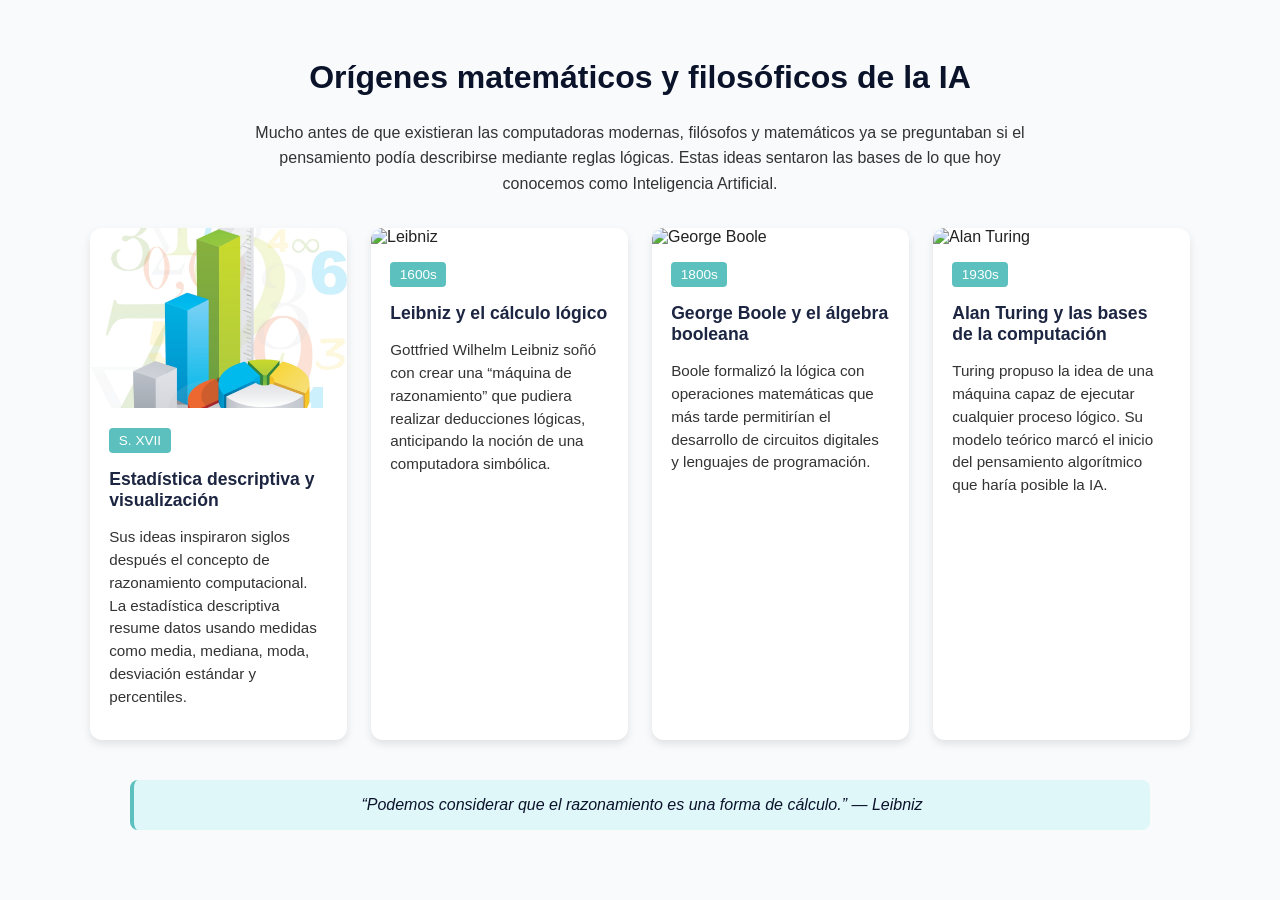
==== data-analysis/data-analysis.html @ 3733dd20 "Se añadieron el título, la descripción y la imagen" ====
<!DOCTYPE html>
<html lang="es">
<head>
  <meta charset="UTF-8">
  <meta name="viewport" content="width=device-width, initial-scale=1.0">
  <title>Orígenes de la IA</title>
  <link rel="stylesheet" href="data-analysis.css" />
</head>
<body>
<section id="origenes" class="content-section">
  <h2>Orígenes matemáticos y filosóficos de la IA</h2>

  <p class="intro">
    Mucho antes de que existieran las computadoras modernas, filósofos y matemáticos ya se preguntaban si el pensamiento podía describirse mediante reglas lógicas. 
    Estas ideas sentaron las bases de lo que hoy conocemos como Inteligencia Artificial.
  </p>

  <div class="card-grid">
    <div class="origin-card">
      <img src="../assets/data-analysis/imagen_estadistica.jpg" alt="imagen_estadistica" />
      <div class="card-content">
        <span class="year"> S. XVII</span>
        <h3>Estadística descriptiva y visualización</h3>
        <p> 
          Sus ideas inspiraron siglos después el concepto de razonamiento computacional.
          La estadística descriptiva resume datos usando medidas como media, mediana, moda, desviación estándar y percentiles.
        </p>
      </div>
    </div>

    <div class="origin-card">
      <img src="../assets/examples/leibniz.png" alt="Leibniz" />
      <div class="card-content">
        <span class="year">1600s</span>
        <h3>Leibniz y el cálculo lógico</h3>
        <p>
          Gottfried Wilhelm Leibniz soñó con crear una “máquina de razonamiento” que pudiera realizar deducciones lógicas, 
          anticipando la noción de una computadora simbólica.
        </p>
      </div>
    </div>

    <div class="origin-card">
      <img src="../assets/examples/georgeBoole.png" alt="George Boole" />
      <div class="card-content">
        <span class="year">1800s</span>
        <h3>George Boole y el álgebra booleana</h3>
        <p>
          Boole formalizó la lógica con operaciones matemáticas que más tarde permitirían el desarrollo de circuitos digitales y lenguajes de programación.
        </p>
      </div>
    </div>

    <div class="origin-card">
      <img src="../assets/examples/alanTuring.png" alt="Alan Turing" />
      <div class="card-content">
        <span class="year">1930s</span>
        <h3>Alan Turing y las bases de la computación</h3>
        <p>
          Turing propuso la idea de una máquina capaz de ejecutar cualquier proceso lógico. 
          Su modelo teórico marcó el inicio del pensamiento algorítmico que haría posible la IA.
        </p>
      </div>
    </div>
  </div>

  <blockquote class="inspiration">
    “Podemos considerar que el razonamiento es una forma de cálculo.” — Leibniz
  </blockquote>
</section>
</body>
</html>
---- data-analysis/data-analysis.css ----
/* ====== Orígenes de la IA - Estilos ====== */

body {
  font-family: 'Inter', sans-serif;
  background-color: #f8fafc;
  color: #222;
  margin: 0;
  padding: 0;
}

.content-section {
  padding: 2rem;
  max-width: 1100px;
  margin: 0 auto;
}

h2 {
  text-align: center;
  color: #0b132b;
  font-size: 2rem;
  margin-bottom: 1.5rem;
}

.intro {
  text-align: center;
  max-width: 800px;
  margin: 0 auto 2rem;
  color: #333;
  line-height: 1.6;
}

/* ====== Cards ====== */
.card-grid {
  display: grid;
  grid-template-columns: repeat(auto-fit, minmax(250px, 1fr));
  gap: 1.5rem;
}

.origin-card {
  background-color: #fff;
  border-radius: 12px;
  box-shadow: 0 4px 8px rgba(0,0,0,0.1);
  overflow: hidden;
  transition: transform 0.3s ease, box-shadow 0.3s ease;
}

.origin-card:hover {
  transform: translateY(-5px);
  box-shadow: 0 8px 16px rgba(0,0,0,0.15);
}

.origin-card img {
  width: 100%;
  height: 180px;
  object-fit: cover;
}

.card-content {
  padding: 1rem 1.2rem;
}

.card-content .year {
  display: inline-block;
  background-color: #5bc0be;
  color: #fff;
  padding: 0.3rem 0.6rem;
  border-radius: 4px;
  font-size: 0.85rem;
  margin-bottom: 0.5rem;
}

.card-content h3 {
  color: #1c2541;
  font-size: 1.1rem;
  margin: 0.5rem 0;
}

.card-content p {
  font-size: 0.95rem;
  color: #333;
  line-height: 1.5;
}

/* ====== Quote ====== */
.inspiration {
  margin-top: 2.5rem;
  text-align: center;
  font-style: italic;
  color: #0b132b;
  background-color: #e0f7fa;
  border-left: 4px solid #5bc0be;
  padding: 1rem;
  border-radius: 8px;
}
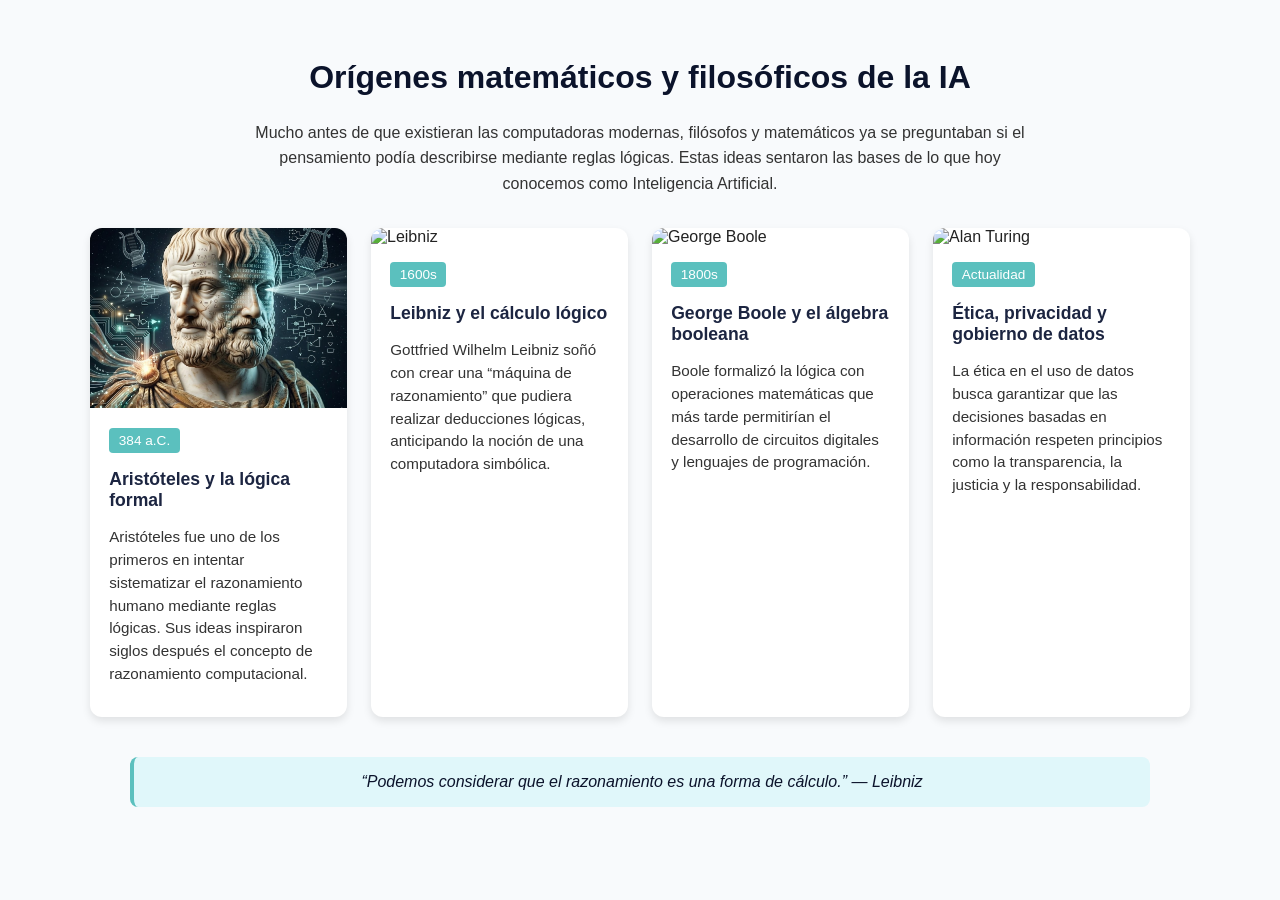
==== commit 69765557: "Merge branch 'feature/grupo5-impacto-estrategia' into develop" ====
--- a/data-analysis/data-analysis.html
+++ b/data-analysis/data-analysis.html
@@ -17,13 +17,13 @@
 
   <div class="card-grid">
     <div class="origin-card">
-      <img src="../assets/data-analysis/imagen_estadistica.jpg" alt="imagen_estadistica" />
+      <img src="../assets/examples/aristoteles.png" alt="Aristóteles" />
       <div class="card-content">
-        <span class="year"> S. XVII</span>
-        <h3>Estadística descriptiva y visualización</h3>
-        <p> 
+        <span class="year">384 a.C.</span>
+        <h3>Aristóteles y la lógica formal</h3>
+        <p>
+          Aristóteles fue uno de los primeros en intentar sistematizar el razonamiento humano mediante reglas lógicas. 
           Sus ideas inspiraron siglos después el concepto de razonamiento computacional.
-          La estadística descriptiva resume datos usando medidas como media, mediana, moda, desviación estándar y percentiles.
         </p>
       </div>
     </div>
@@ -54,11 +54,11 @@
     <div class="origin-card">
       <img src="../assets/examples/alanTuring.png" alt="Alan Turing" />
       <div class="card-content">
-        <span class="year">1930s</span>
-        <h3>Alan Turing y las bases de la computación</h3>
+        <span class="year">Actualidad</span>
+        <h3>Ética, privacidad y gobierno de datos</h3>
         <p>
-          Turing propuso la idea de una máquina capaz de ejecutar cualquier proceso lógico. 
-          Su modelo teórico marcó el inicio del pensamiento algorítmico que haría posible la IA.
+          La ética en el uso de datos busca garantizar que las decisiones basadas en información
+          respeten principios como la transparencia, la justicia y la responsabilidad.
         </p>
       </div>
     </div>
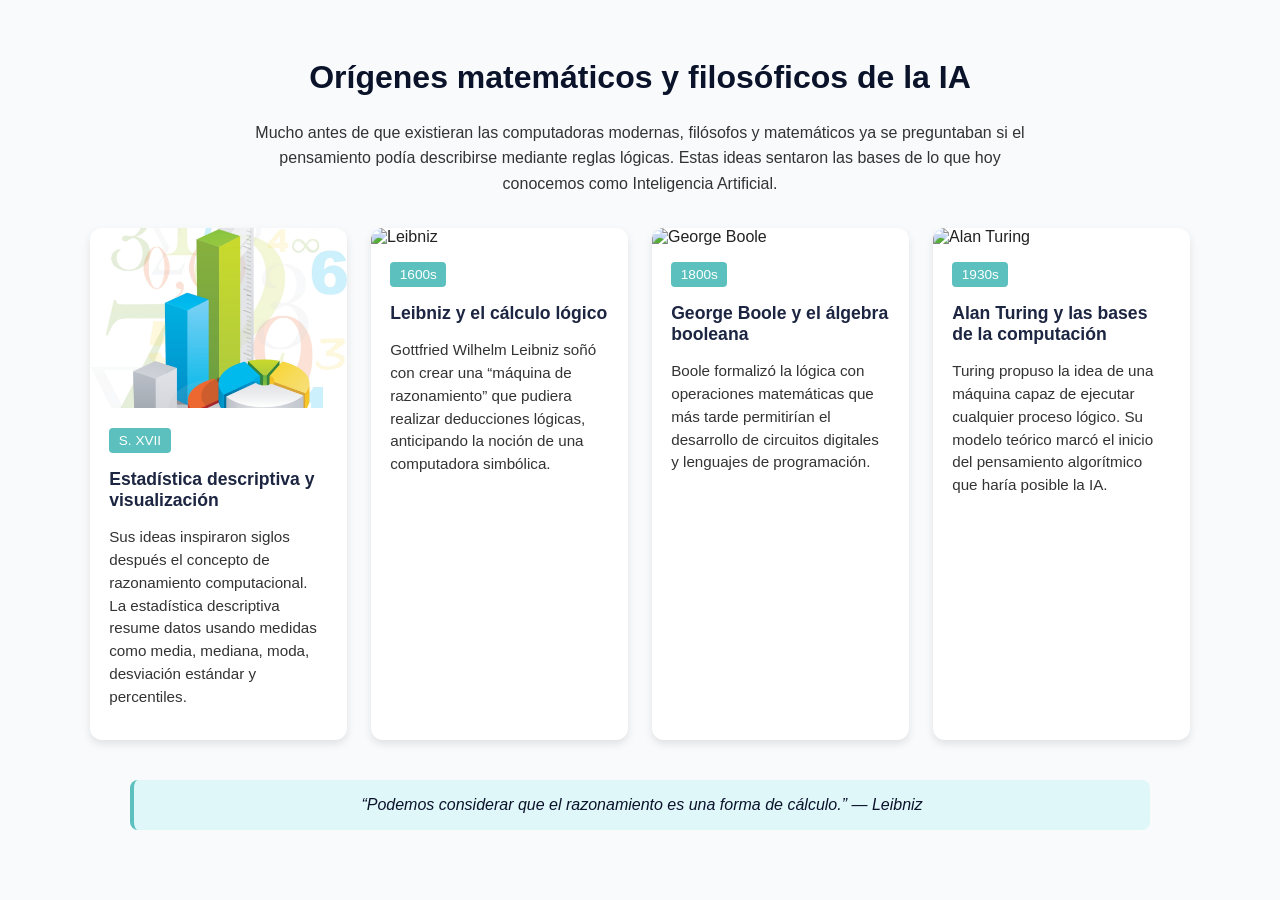
==== commit 5243cab7: "Merge pull request #27 from Bootcamp-IA-MAD-P7/estadistica-descriptiva-y-visualizacion Se añadieron " ====
--- a/data-analysis/data-analysis.html
+++ b/data-analysis/data-analysis.html
@@ -17,13 +17,13 @@
 
   <div class="card-grid">
     <div class="origin-card">
-      <img src="../assets/examples/aristoteles.png" alt="Aristóteles" />
+      <img src="../assets/data-analysis/imagen_estadistica.jpg" alt="imagen_estadistica" />
       <div class="card-content">
-        <span class="year">384 a.C.</span>
-        <h3>Aristóteles y la lógica formal</h3>
-        <p>
-          Aristóteles fue uno de los primeros en intentar sistematizar el razonamiento humano mediante reglas lógicas. 
+        <span class="year"> S. XVII</span>
+        <h3>Estadística descriptiva y visualización</h3>
+        <p> 
           Sus ideas inspiraron siglos después el concepto de razonamiento computacional.
+          La estadística descriptiva resume datos usando medidas como media, mediana, moda, desviación estándar y percentiles.
         </p>
       </div>
     </div>
@@ -54,11 +54,11 @@
     <div class="origin-card">
       <img src="../assets/examples/alanTuring.png" alt="Alan Turing" />
       <div class="card-content">
-        <span class="year">Actualidad</span>
-        <h3>Ética, privacidad y gobierno de datos</h3>
+        <span class="year">1930s</span>
+        <h3>Alan Turing y las bases de la computación</h3>
         <p>
-          La ética en el uso de datos busca garantizar que las decisiones basadas en información
-          respeten principios como la transparencia, la justicia y la responsabilidad.
+          Turing propuso la idea de una máquina capaz de ejecutar cualquier proceso lógico. 
+          Su modelo teórico marcó el inicio del pensamiento algorítmico que haría posible la IA.
         </p>
       </div>
     </div>
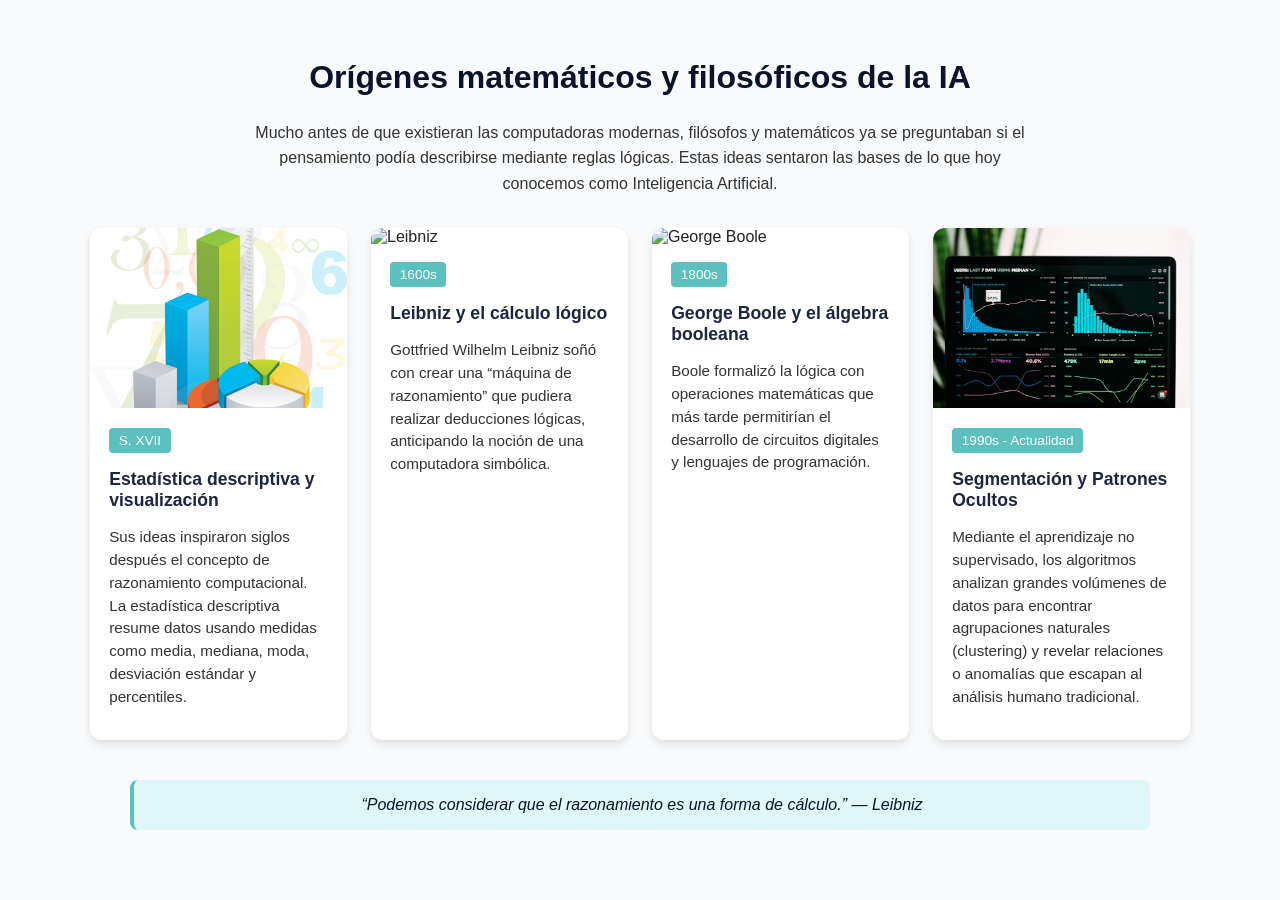
==== commit 65b372df: "Merge pull request #28 from Bootcamp-IA-MAD-P7/segmentacion-y-patrones-ocultos modified card Segment" ====
--- a/data-analysis/data-analysis.html
+++ b/data-analysis/data-analysis.html
@@ -52,13 +52,13 @@
     </div>
 
     <div class="origin-card">
-      <img src="../assets/examples/alanTuring.png" alt="Alan Turing" />
+      <img src="../assets/data-analysis/segmentacion_y_patrones_ocultos.avif" alt="Segmentación y Patrones Ocultos" />
       <div class="card-content">
-        <span class="year">1930s</span>
-        <h3>Alan Turing y las bases de la computación</h3>
+        <span class="year">1990s - Actualidad</span>
+        <h3>Segmentación y Patrones Ocultos</h3>
         <p>
-          Turing propuso la idea de una máquina capaz de ejecutar cualquier proceso lógico. 
-          Su modelo teórico marcó el inicio del pensamiento algorítmico que haría posible la IA.
+          Mediante el aprendizaje no supervisado, los algoritmos analizan grandes volúmenes de datos para encontrar 
+          agrupaciones naturales (clustering) y revelar relaciones o anomalías que escapan al análisis humano tradicional.
         </p>
       </div>
     </div>
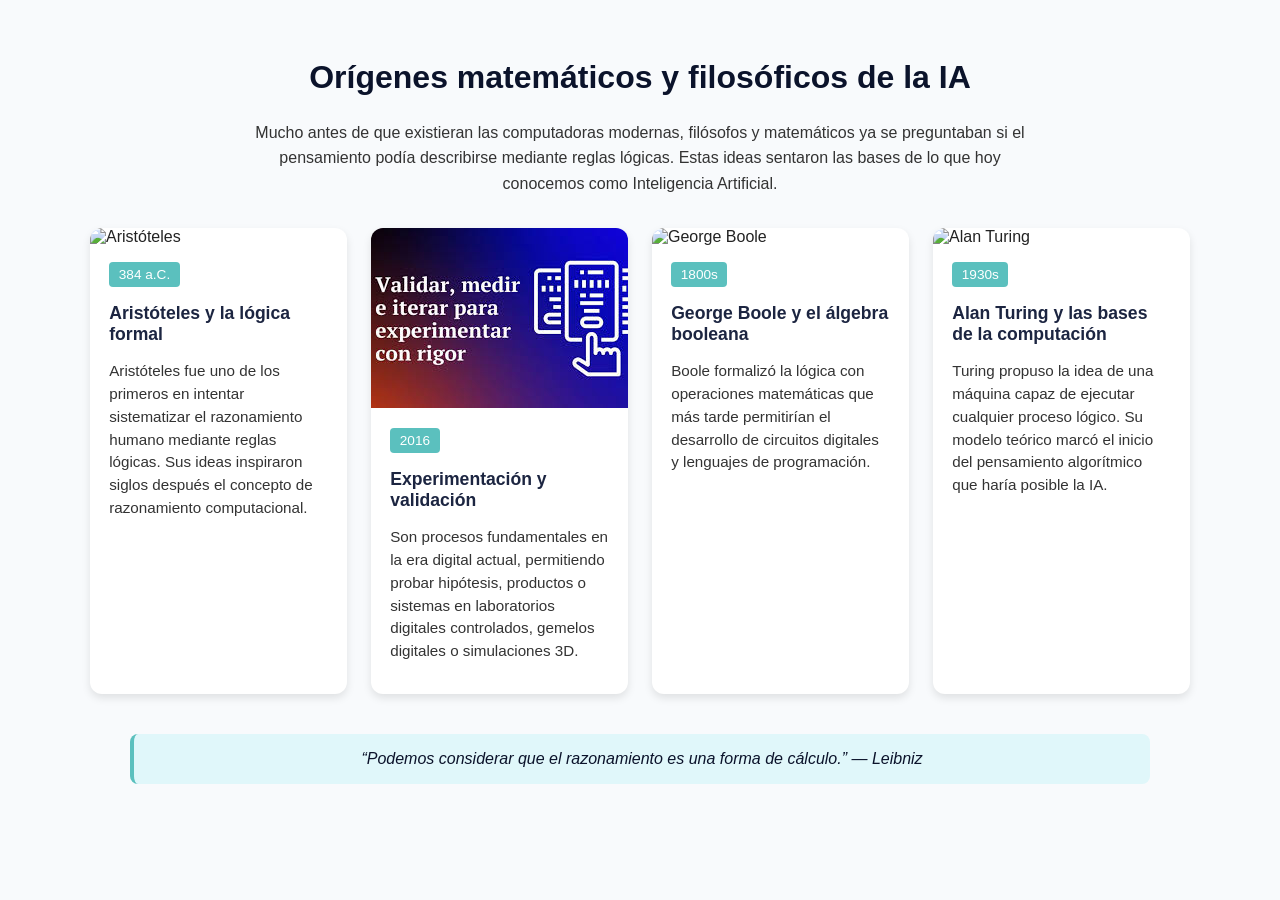
==== commit 291d778a: "se ha modificado el título, la imagen y la descripción" ====
--- a/data-analysis/data-analysis.html
+++ b/data-analysis/data-analysis.html
@@ -17,25 +17,25 @@
 
   <div class="card-grid">
     <div class="origin-card">
-      <img src="../assets/data-analysis/imagen_estadistica.jpg" alt="imagen_estadistica" />
+      <img src="../assets/examples/aristoteles.png" alt="Aristóteles" />
       <div class="card-content">
-        <span class="year"> S. XVII</span>
-        <h3>Estadística descriptiva y visualización</h3>
-        <p> 
+        <span class="year">384 a.C.</span>
+        <h3>Aristóteles y la lógica formal</h3>
+        <p>
+          Aristóteles fue uno de los primeros en intentar sistematizar el razonamiento humano mediante reglas lógicas. 
           Sus ideas inspiraron siglos después el concepto de razonamiento computacional.
-          La estadística descriptiva resume datos usando medidas como media, mediana, moda, desviación estándar y percentiles.
         </p>
       </div>
     </div>
 
     <div class="origin-card">
-      <img src="../assets/examples/leibniz.png" alt="Leibniz" />
+      <img src="../assets/data-analysis/descarga.jpg" alt="Experimentación y validación" />
       <div class="card-content">
-        <span class="year">1600s</span>
-        <h3>Leibniz y el cálculo lógico</h3>
+        <span class="year">2016</span>
+        <h3>Experimentación y validación</h3>
         <p>
-          Gottfried Wilhelm Leibniz soñó con crear una “máquina de razonamiento” que pudiera realizar deducciones lógicas, 
-          anticipando la noción de una computadora simbólica.
+          Son procesos fundamentales en la era digital actual, permitiendo probar hipótesis,
+           productos o sistemas en laboratorios digitales controlados, gemelos digitales o simulaciones 3D.      
         </p>
       </div>
     </div>
@@ -52,13 +52,13 @@
     </div>
 
     <div class="origin-card">
-      <img src="../assets/data-analysis/segmentacion_y_patrones_ocultos.avif" alt="Segmentación y Patrones Ocultos" />
+      <img src="../assets/examples/alanTuring.png" alt="Alan Turing" />
       <div class="card-content">
-        <span class="year">1990s - Actualidad</span>
-        <h3>Segmentación y Patrones Ocultos</h3>
+        <span class="year">1930s</span>
+        <h3>Alan Turing y las bases de la computación</h3>
         <p>
-          Mediante el aprendizaje no supervisado, los algoritmos analizan grandes volúmenes de datos para encontrar 
-          agrupaciones naturales (clustering) y revelar relaciones o anomalías que escapan al análisis humano tradicional.
+          Turing propuso la idea de una máquina capaz de ejecutar cualquier proceso lógico. 
+          Su modelo teórico marcó el inicio del pensamiento algorítmico que haría posible la IA.
         </p>
       </div>
     </div>
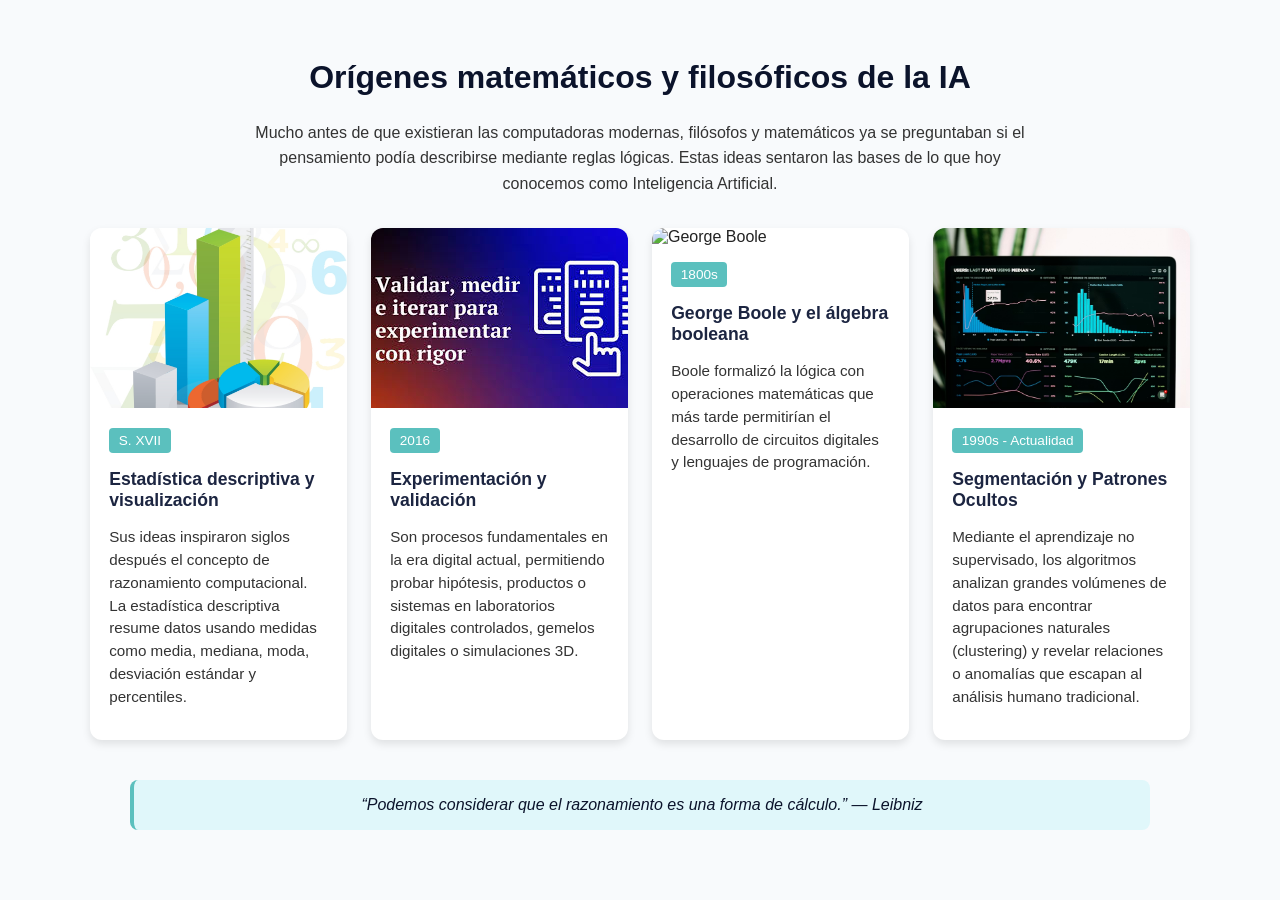
==== commit 6d639c34: "Merge pull request #30 from Bootcamp-IA-MAD-P7/experimentacion-y-validacion se ha modificado el títu" ====
--- a/data-analysis/data-analysis.html
+++ b/data-analysis/data-analysis.html
@@ -17,13 +17,13 @@
 
   <div class="card-grid">
     <div class="origin-card">
-      <img src="../assets/examples/aristoteles.png" alt="Aristóteles" />
+      <img src="../assets/data-analysis/imagen_estadistica.jpg" alt="imagen_estadistica" />
       <div class="card-content">
-        <span class="year">384 a.C.</span>
-        <h3>Aristóteles y la lógica formal</h3>
-        <p>
-          Aristóteles fue uno de los primeros en intentar sistematizar el razonamiento humano mediante reglas lógicas. 
+        <span class="year"> S. XVII</span>
+        <h3>Estadística descriptiva y visualización</h3>
+        <p> 
           Sus ideas inspiraron siglos después el concepto de razonamiento computacional.
+          La estadística descriptiva resume datos usando medidas como media, mediana, moda, desviación estándar y percentiles.
         </p>
       </div>
     </div>
@@ -52,13 +52,13 @@
     </div>
 
     <div class="origin-card">
-      <img src="../assets/examples/alanTuring.png" alt="Alan Turing" />
+      <img src="../assets/data-analysis/segmentacion_y_patrones_ocultos.avif" alt="Segmentación y Patrones Ocultos" />
       <div class="card-content">
-        <span class="year">1930s</span>
-        <h3>Alan Turing y las bases de la computación</h3>
+        <span class="year">1990s - Actualidad</span>
+        <h3>Segmentación y Patrones Ocultos</h3>
         <p>
-          Turing propuso la idea de una máquina capaz de ejecutar cualquier proceso lógico. 
-          Su modelo teórico marcó el inicio del pensamiento algorítmico que haría posible la IA.
+          Mediante el aprendizaje no supervisado, los algoritmos analizan grandes volúmenes de datos para encontrar 
+          agrupaciones naturales (clustering) y revelar relaciones o anomalías que escapan al análisis humano tradicional.
         </p>
       </div>
     </div>
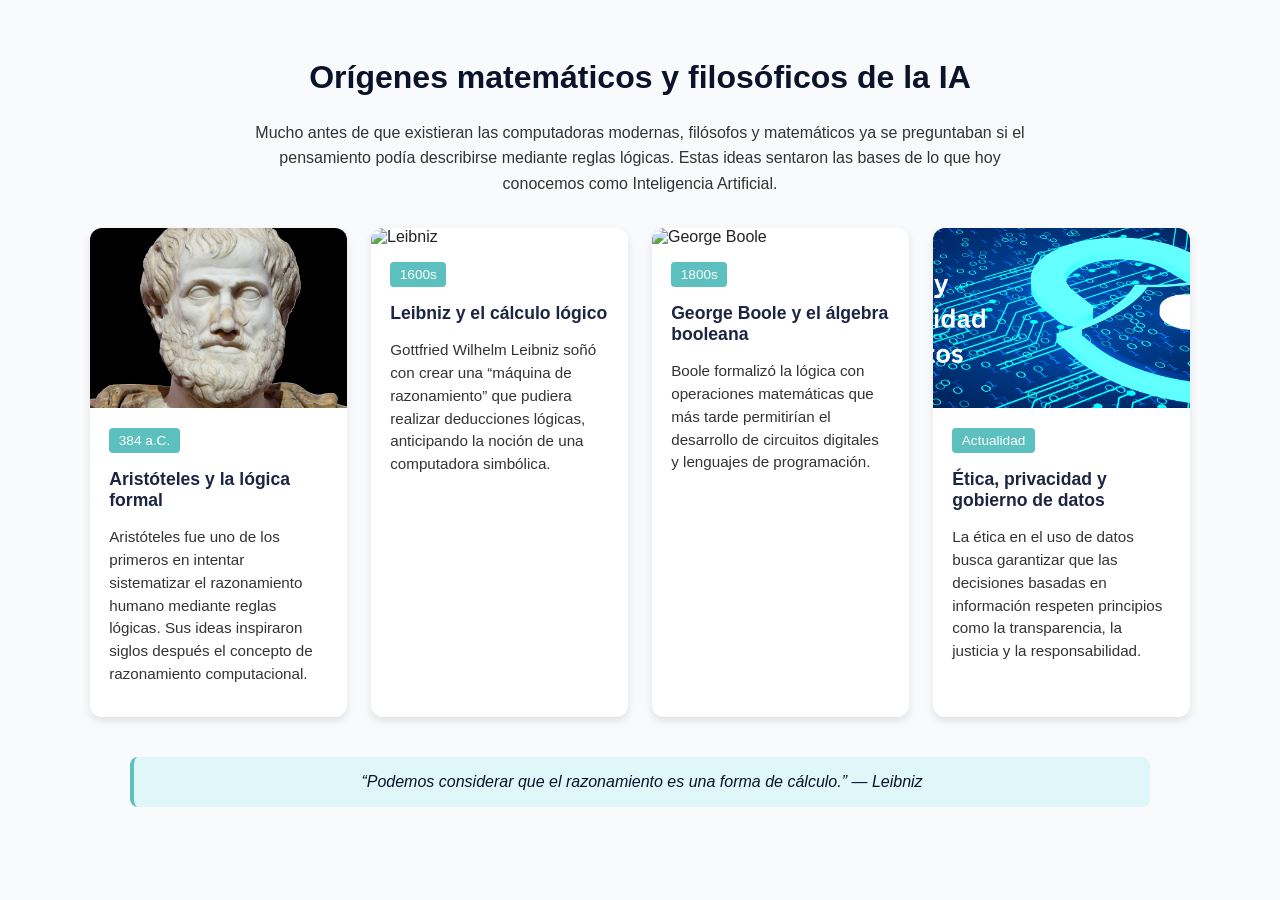
==== commit d47be307: "completar subtarea" ====
--- a/data-analysis/data-analysis.html
+++ b/data-analysis/data-analysis.html
@@ -17,25 +17,25 @@
 
   <div class="card-grid">
     <div class="origin-card">
-      <img src="../assets/data-analysis/imagen_estadistica.jpg" alt="imagen_estadistica" />
+      <img src="../assets/examples/aristoteles.png" alt="Aristóteles" />
       <div class="card-content">
-        <span class="year"> S. XVII</span>
-        <h3>Estadística descriptiva y visualización</h3>
-        <p> 
+        <span class="year">384 a.C.</span>
+        <h3>Aristóteles y la lógica formal</h3>
+        <p>
+          Aristóteles fue uno de los primeros en intentar sistematizar el razonamiento humano mediante reglas lógicas. 
           Sus ideas inspiraron siglos después el concepto de razonamiento computacional.
-          La estadística descriptiva resume datos usando medidas como media, mediana, moda, desviación estándar y percentiles.
         </p>
       </div>
     </div>
 
     <div class="origin-card">
-      <img src="../assets/data-analysis/descarga.jpg" alt="Experimentación y validación" />
+      <img src="../assets/examples/leibniz.png" alt="Leibniz" />
       <div class="card-content">
-        <span class="year">2016</span>
-        <h3>Experimentación y validación</h3>
+        <span class="year">1600s</span>
+        <h3>Leibniz y el cálculo lógico</h3>
         <p>
-          Son procesos fundamentales en la era digital actual, permitiendo probar hipótesis,
-           productos o sistemas en laboratorios digitales controlados, gemelos digitales o simulaciones 3D.      
+          Gottfried Wilhelm Leibniz soñó con crear una “máquina de razonamiento” que pudiera realizar deducciones lógicas, 
+          anticipando la noción de una computadora simbólica.
         </p>
       </div>
     </div>
@@ -52,13 +52,13 @@
     </div>
 
     <div class="origin-card">
-      <img src="../assets/data-analysis/segmentacion_y_patrones_ocultos.avif" alt="Segmentación y Patrones Ocultos" />
+      <img src="../assets/strategic-direction/etica.png" alt="ética" />
       <div class="card-content">
-        <span class="year">1990s - Actualidad</span>
-        <h3>Segmentación y Patrones Ocultos</h3>
+        <span class="year">Actualidad</span>
+        <h3>Ética, privacidad y gobierno de datos</h3>
         <p>
-          Mediante el aprendizaje no supervisado, los algoritmos analizan grandes volúmenes de datos para encontrar 
-          agrupaciones naturales (clustering) y revelar relaciones o anomalías que escapan al análisis humano tradicional.
+          La ética en el uso de datos busca garantizar que las decisiones basadas en información
+          respeten principios como la transparencia, la justicia y la responsabilidad.
         </p>
       </div>
     </div>
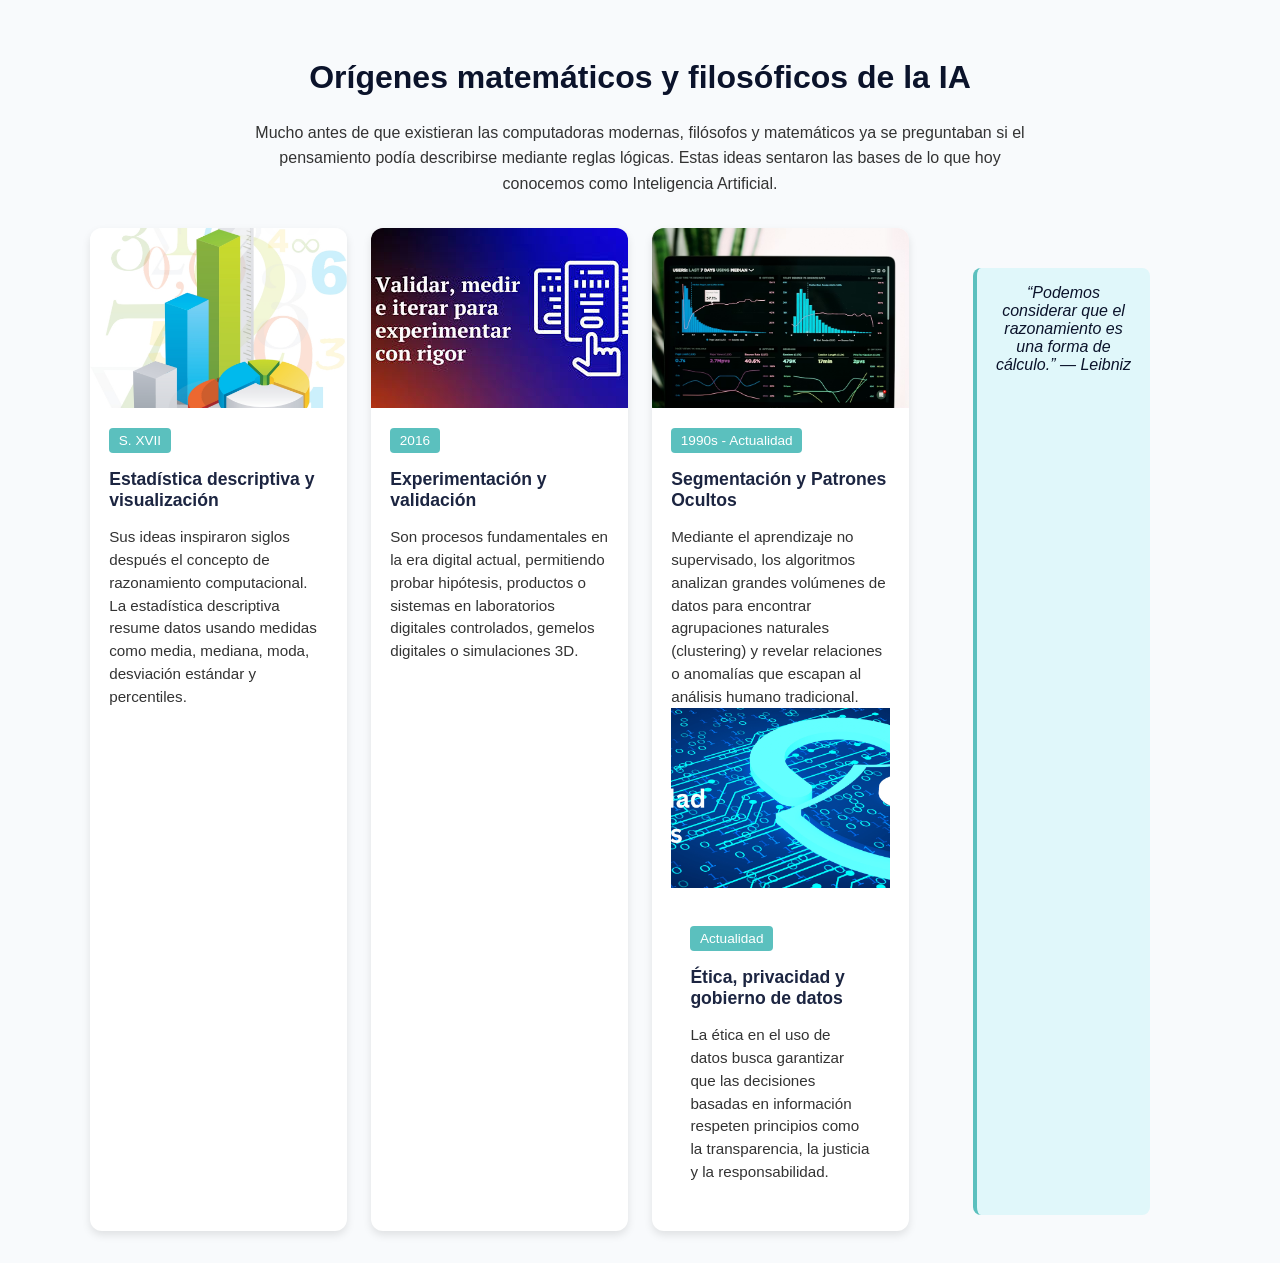
==== commit 8528539c: "Merge branch 'develop' into analisis-modelado" ====
--- a/data-analysis/data-analysis.html
+++ b/data-analysis/data-analysis.html
@@ -17,41 +17,37 @@
 
   <div class="card-grid">
     <div class="origin-card">
-      <img src="../assets/examples/aristoteles.png" alt="Aristóteles" />
+      <img src="../assets/data-analysis/imagen_estadistica.jpg" alt="imagen_estadistica" />
       <div class="card-content">
-        <span class="year">384 a.C.</span>
-        <h3>Aristóteles y la lógica formal</h3>
-        <p>
-          Aristóteles fue uno de los primeros en intentar sistematizar el razonamiento humano mediante reglas lógicas. 
+        <span class="year"> S. XVII</span>
+        <h3>Estadística descriptiva y visualización</h3>
+        <p> 
           Sus ideas inspiraron siglos después el concepto de razonamiento computacional.
+          La estadística descriptiva resume datos usando medidas como media, mediana, moda, desviación estándar y percentiles.
         </p>
       </div>
     </div>
 
     <div class="origin-card">
-      <img src="../assets/examples/leibniz.png" alt="Leibniz" />
+      <img src="../assets/data-analysis/descarga.jpg" alt="Experimentación y validación" />
       <div class="card-content">
-        <span class="year">1600s</span>
-        <h3>Leibniz y el cálculo lógico</h3>
+        <span class="year">2016</span>
+        <h3>Experimentación y validación</h3>
         <p>
-          Gottfried Wilhelm Leibniz soñó con crear una “máquina de razonamiento” que pudiera realizar deducciones lógicas, 
-          anticipando la noción de una computadora simbólica.
+          Son procesos fundamentales en la era digital actual, permitiendo probar hipótesis,
+           productos o sistemas en laboratorios digitales controlados, gemelos digitales o simulaciones 3D.      
         </p>
       </div>
     </div>
-
+    
     <div class="origin-card">
-      <img src="../assets/examples/georgeBoole.png" alt="George Boole" />
+      <img src="../assets/data-analysis/segmentacion_y_patrones_ocultos.avif" alt="Segmentación y Patrones Ocultos" />
       <div class="card-content">
-        <span class="year">1800s</span>
-        <h3>George Boole y el álgebra booleana</h3>
+        <span class="year">1990s - Actualidad</span>
+        <h3>Segmentación y Patrones Ocultos</h3>
         <p>
-          Boole formalizó la lógica con operaciones matemáticas que más tarde permitirían el desarrollo de circuitos digitales y lenguajes de programación.
-        </p>
-      </div>
-    </div>
-
-    <div class="origin-card">
+          Mediante el aprendizaje no supervisado, los algoritmos analizan grandes volúmenes de datos para encontrar 
+          agrupaciones naturales (clustering) y revelar relaciones o anomalías que escapan al análisis humano tradicional.
       <img src="../assets/strategic-direction/etica.png" alt="ética" />
       <div class="card-content">
         <span class="year">Actualidad</span>
